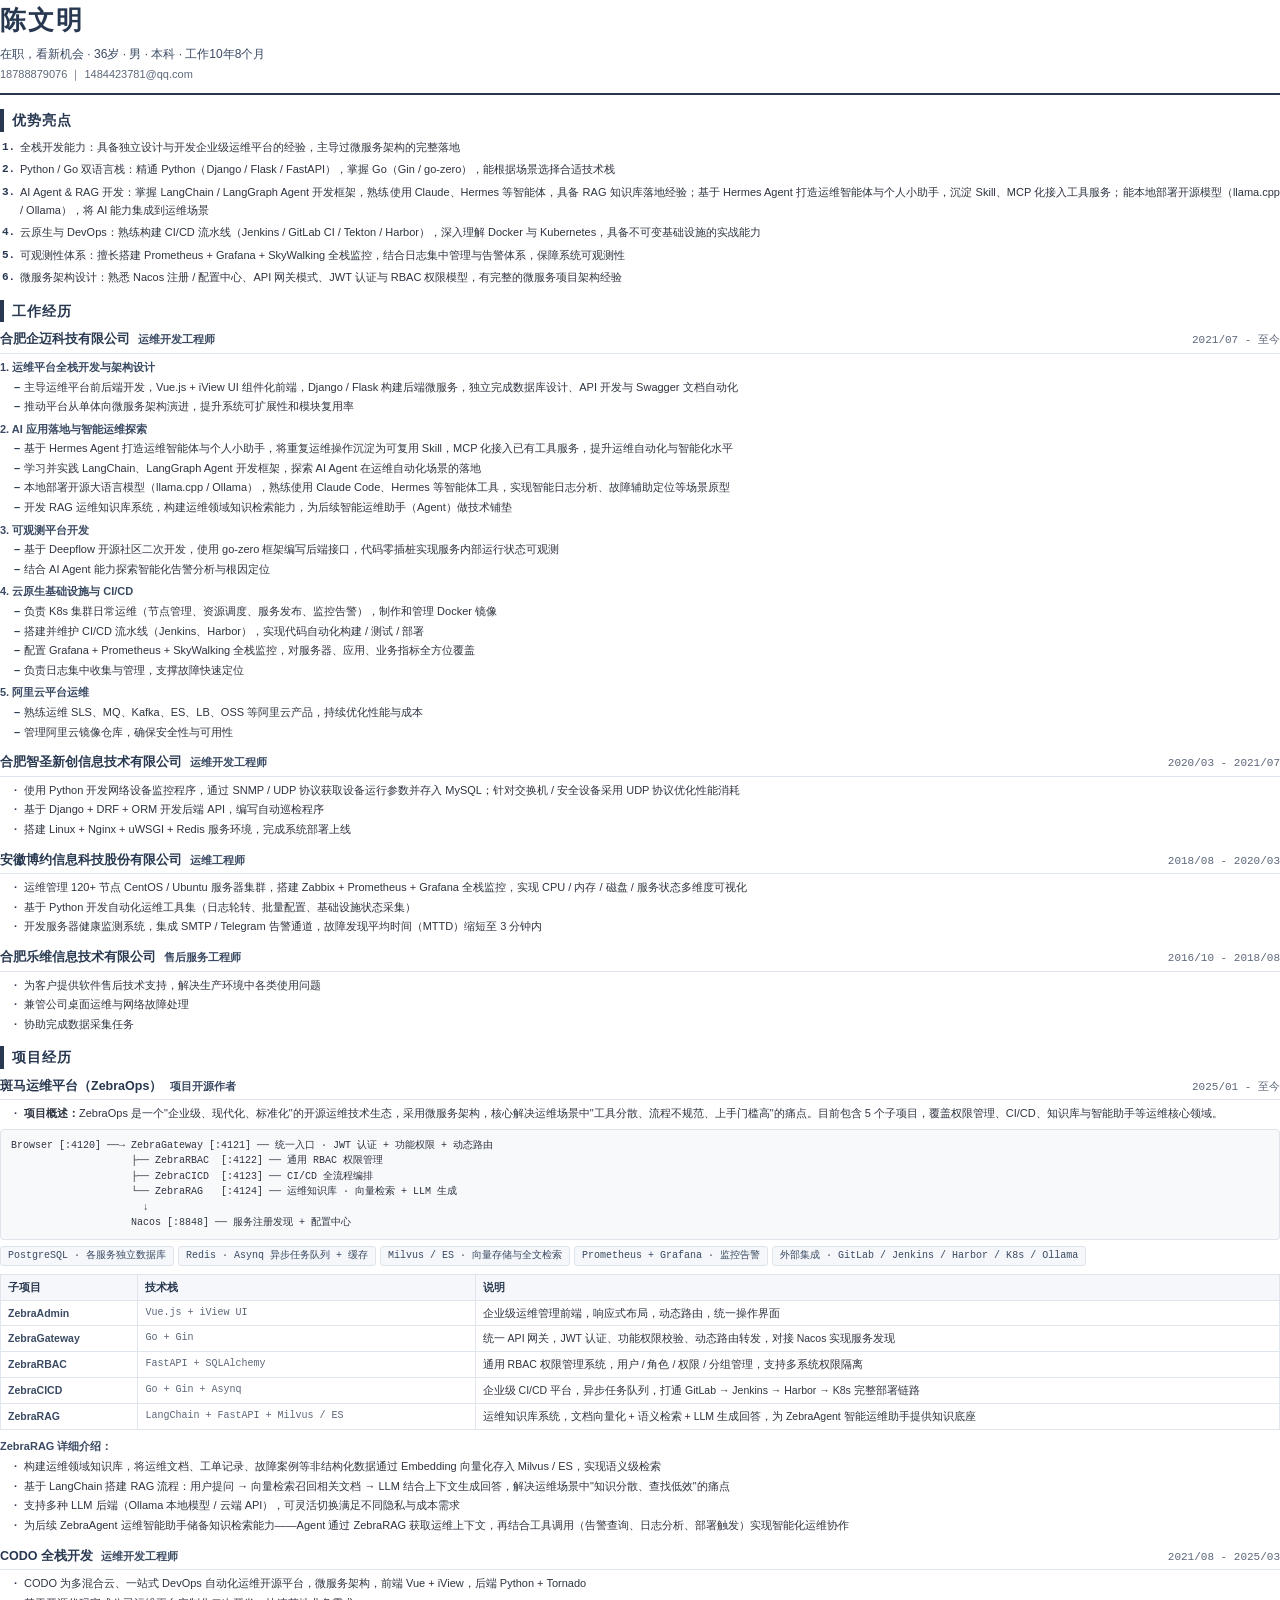
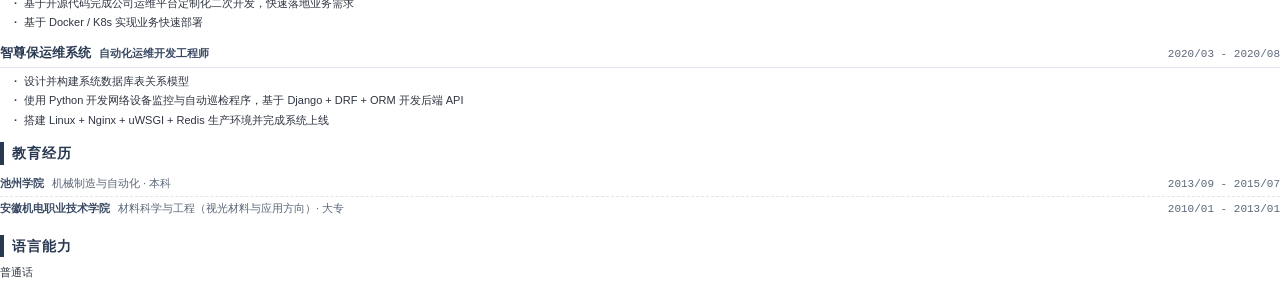
==== resume-print.html @ 39ddcf72 "初始化简历仓库：在线版 + 打印版 PDF Co-Authored-By: Claude <noreply@anthropic.com>" ====
<!DOCTYPE html>
<html lang="zh-CN">
<head>
<meta charset="UTF-8">
<meta name="viewport" content="width=device-width, initial-scale=1.0">
<title>陈文明的简历</title>
<style>
  :root {
    --ink: #283850;          /* 主色：深灰蓝 */
    --ink-2: #3a4a63;
    --text: #2e3440;
    --muted: #5c6779;
    --line: #dfe5ec;
    --bg-soft: #f5f7fa;
    --bg-code: #f7f9fb;
  }

  @page {
    size: A4;
    margin: 13mm 12mm 14mm 12mm;
  }

  * { margin: 0; padding: 0; box-sizing: border-box; }

  html {
    -webkit-print-color-adjust: exact;
    print-color-adjust: exact;
  }

  body {
    font-family: "PingFang SC", "Hiragino Sans GB", "Microsoft YaHei", "Noto Sans CJK SC", "Source Han Sans SC", sans-serif;
    font-size: 11px;
    line-height: 1.6;
    color: var(--text);
    background: #fff;
  }

  /* ===== 页头 ===== */
  .header {
    border-bottom: 2px solid var(--ink);
    padding-bottom: 10px;
    margin-bottom: 14px;
  }
  .header .name {
    font-size: 26px;
    font-weight: 700;
    color: var(--ink);
    letter-spacing: 2px;
  }
  .header .tagline {
    font-size: 12px;
    color: var(--ink-2);
    margin-top: 3px;
  }
  .header .contact {
    font-size: 11px;
    color: var(--muted);
    margin-top: 2px;
  }

  /* ===== 章节 ===== */
  .section { margin-bottom: 13px; }
  .section-title {
    font-size: 14px;
    font-weight: 700;
    color: var(--ink);
    letter-spacing: 1px;
    border-left: 4px solid var(--ink);
    padding-left: 8px;
    margin-bottom: 7px;
  }

  /* ===== 优势亮点 ===== */
  .highlights { padding-left: 2px; }
  .highlight-item {
    margin-bottom: 5px;
    padding-left: 18px;
    position: relative;
    text-align: justify;
  }
  .highlight-item .idx {
    position: absolute;
    left: 0;
    font-weight: 700;
    color: var(--ink);
    font-family: "JetBrains Mono", "SF Mono", Consolas, monospace;
  }

  /* ===== 工作经历 ===== */
  .job { margin-bottom: 11px; }
  .job-head {
    display: flex;
    justify-content: space-between;
    align-items: baseline;
    border-bottom: 1px solid var(--line);
    padding-bottom: 3px;
    margin-bottom: 5px;
  }
  .job-head .company {
    font-size: 12.5px;
    font-weight: 700;
    color: var(--ink);
  }
  .job-head .role {
    font-size: 11px;
    color: var(--ink-2);
    margin-left: 8px;
    font-weight: 600;
  }
  .job-head .period {
    font-size: 11px;
    color: var(--muted);
    white-space: nowrap;
    font-family: "JetBrains Mono", "SF Mono", Consolas, monospace;
  }
  .job-block { margin-bottom: 5px; }
  .job-block-title {
    font-weight: 700;
    color: var(--ink-2);
    font-size: 11px;
    margin-bottom: 2px;
  }
  .job ul { list-style: none; padding-left: 14px; }
  .job li {
    position: relative;
    padding-left: 10px;
    margin-bottom: 2px;
    text-align: justify;
  }
  .job li::before {
    content: "·";
    position: absolute;
    left: 0;
    color: var(--ink);
    font-weight: 700;
  }
  .job-block > ul > li::before { content: "–"; }

  /* ===== 项目经历 ===== */
  .project { margin-bottom: 11px; }
  .project-head {
    display: flex;
    justify-content: space-between;
    align-items: baseline;
    border-bottom: 1px solid var(--line);
    padding-bottom: 3px;
    margin-bottom: 5px;
  }
  .project-head .name { font-size: 12.5px; font-weight: 700; color: var(--ink); }
  .project-head .role { font-size: 11px; color: var(--ink-2); margin-left: 8px; font-weight: 600; }
  .project-head .period { font-size: 11px; color: var(--muted); white-space: nowrap; font-family: "JetBrains Mono", "SF Mono", Consolas, monospace; }
  .project ul { list-style: none; padding-left: 14px; }
  .project li { position: relative; padding-left: 10px; margin-bottom: 2px; text-align: justify; }
  .project li::before { content: "·"; position: absolute; left: 0; color: var(--ink); font-weight: 700; }

  .arch {
    font-family: "JetBrains Mono", "SF Mono", Consolas, "Noto Sans Mono CJK SC", monospace;
    font-size: 10px;
    line-height: 1.55;
    background: var(--bg-code);
    border: 1px solid var(--line);
    border-radius: 4px;
    padding: 8px 10px;
    margin: 6px 0;
    color: var(--text);
    white-space: pre;
    overflow: hidden;
  }

  .techline {
    display: flex;
    flex-wrap: wrap;
    gap: 4px;
    margin: 5px 0 8px 0;
  }
  .techline .tag {
    background: var(--bg-soft);
    border: 1px solid var(--line);
    color: var(--ink-2);
    font-size: 10px;
    padding: 1px 7px;
    border-radius: 3px;
    font-family: "JetBrains Mono", "SF Mono", Consolas, monospace;
  }

  table { width: 100%; border-collapse: collapse; margin: 5px 0 8px 0; }
  th, td {
    border: 1px solid var(--line);
    padding: 4px 7px;
    text-align: left;
    vertical-align: top;
    font-size: 10.5px;
  }
  th { background: var(--bg-soft); color: var(--ink); font-weight: 700; }
  td.proj { font-weight: 700; color: var(--ink-2); white-space: nowrap; }
  td.tech { font-family: "JetBrains Mono", "SF Mono", Consolas, monospace; font-size: 10px; color: var(--muted); }

  .rag-detail { margin-top: 4px; }
  .rag-detail .rag-title { font-weight: 700; color: var(--ink-2); margin-bottom: 3px; }

  /* ===== 教育 / 语言 ===== */
  .edu-row {
    display: flex;
    justify-content: space-between;
    align-items: baseline;
    padding: 3px 0;
    border-bottom: 1px dashed var(--line);
  }
  .edu-row:last-child { border-bottom: none; }
  .edu-row .school { font-weight: 600; color: var(--ink-2); }
  .edu-row .major { color: var(--muted); margin-left: 8px; }
  .edu-row .period { color: var(--muted); white-space: nowrap; font-family: "JetBrains Mono", "SF Mono", Consolas, monospace; }

  .lang { color: var(--text); }
</style>
</head>
<body>

  <!-- ============ 页头 ============ -->
  <header class="header">
    <div class="name">陈文明</div>
    <div class="tagline">在职，看新机会 · 36岁 · 男 · 本科 · 工作10年8个月</div>
    <div class="contact">18788879076 ｜ 1484423781@qq.com</div>
  </header>

  <!-- ============ 优势亮点 ============ -->
  <section class="section">
    <div class="section-title">优势亮点</div>
    <div class="highlights">
      <div class="highlight-item"><span class="idx">1.</span>全栈开发能力：具备独立设计与开发企业级运维平台的经验，主导过微服务架构的完整落地</div>
      <div class="highlight-item"><span class="idx">2.</span>Python / Go 双语言栈：精通 Python（Django / Flask / FastAPI），掌握 Go（Gin / go-zero），能根据场景选择合适技术栈</div>
      <div class="highlight-item"><span class="idx">3.</span>AI Agent &amp; RAG 开发：掌握 LangChain / LangGraph Agent 开发框架，熟练使用 Claude、Hermes 等智能体，具备 RAG 知识库落地经验；基于 Hermes Agent 打造运维智能体与个人小助手，沉淀 Skill、MCP 化接入工具服务；能本地部署开源模型（llama.cpp / Ollama），将 AI 能力集成到运维场景</div>
      <div class="highlight-item"><span class="idx">4.</span>云原生与 DevOps：熟练构建 CI/CD 流水线（Jenkins / GitLab CI / Tekton / Harbor），深入理解 Docker 与 Kubernetes，具备不可变基础设施的实战能力</div>
      <div class="highlight-item"><span class="idx">5.</span>可观测性体系：擅长搭建 Prometheus + Grafana + SkyWalking 全栈监控，结合日志集中管理与告警体系，保障系统可观测性</div>
      <div class="highlight-item"><span class="idx">6.</span>微服务架构设计：熟悉 Nacos 注册 / 配置中心、API 网关模式、JWT 认证与 RBAC 权限模型，有完整的微服务项目架构经验</div>
    </div>
  </section>

  <!-- ============ 工作经历 ============ -->
  <section class="section">
    <div class="section-title">工作经历</div>

    <div class="job">
      <div class="job-head">
        <span><span class="company">合肥企迈科技有限公司</span><span class="role">运维开发工程师</span></span>
        <span class="period">2021/07 - 至今</span>
      </div>
      <div class="job-block">
        <div class="job-block-title">1. 运维平台全栈开发与架构设计</div>
        <ul>
          <li>主导运维平台前后端开发，Vue.js + iView UI 组件化前端，Django / Flask 构建后端微服务，独立完成数据库设计、API 开发与 Swagger 文档自动化</li>
          <li>推动平台从单体向微服务架构演进，提升系统可扩展性和模块复用率</li>
        </ul>
      </div>
      <div class="job-block">
        <div class="job-block-title">2. AI 应用落地与智能运维探索</div>
        <ul>
          <li>基于 Hermes Agent 打造运维智能体与个人小助手，将重复运维操作沉淀为可复用 Skill，MCP 化接入已有工具服务，提升运维自动化与智能化水平</li>
          <li>学习并实践 LangChain、LangGraph Agent 开发框架，探索 AI Agent 在运维自动化场景的落地</li>
          <li>本地部署开源大语言模型（llama.cpp / Ollama），熟练使用 Claude Code、Hermes 等智能体工具，实现智能日志分析、故障辅助定位等场景原型</li>
          <li>开发 RAG 运维知识库系统，构建运维领域知识检索能力，为后续智能运维助手（Agent）做技术铺垫</li>
        </ul>
      </div>
      <div class="job-block">
        <div class="job-block-title">3. 可观测平台开发</div>
        <ul>
          <li>基于 Deepflow 开源社区二次开发，使用 go-zero 框架编写后端接口，代码零插桩实现服务内部运行状态可观测</li>
          <li>结合 AI Agent 能力探索智能化告警分析与根因定位</li>
        </ul>
      </div>
      <div class="job-block">
        <div class="job-block-title">4. 云原生基础设施与 CI/CD</div>
        <ul>
          <li>负责 K8s 集群日常运维（节点管理、资源调度、服务发布、监控告警），制作和管理 Docker 镜像</li>
          <li>搭建并维护 CI/CD 流水线（Jenkins、Harbor），实现代码自动化构建 / 测试 / 部署</li>
          <li>配置 Grafana + Prometheus + SkyWalking 全栈监控，对服务器、应用、业务指标全方位覆盖</li>
          <li>负责日志集中收集与管理，支撑故障快速定位</li>
        </ul>
      </div>
      <div class="job-block">
        <div class="job-block-title">5. 阿里云平台运维</div>
        <ul>
          <li>熟练运维 SLS、MQ、Kafka、ES、LB、OSS 等阿里云产品，持续优化性能与成本</li>
          <li>管理阿里云镜像仓库，确保安全性与可用性</li>
        </ul>
      </div>
    </div>

    <div class="job">
      <div class="job-head">
        <span><span class="company">合肥智圣新创信息技术有限公司</span><span class="role">运维开发工程师</span></span>
        <span class="period">2020/03 - 2021/07</span>
      </div>
      <ul>
        <li>使用 Python 开发网络设备监控程序，通过 SNMP / UDP 协议获取设备运行参数并存入 MySQL；针对交换机 / 安全设备采用 UDP 协议优化性能消耗</li>
        <li>基于 Django + DRF + ORM 开发后端 API，编写自动巡检程序</li>
        <li>搭建 Linux + Nginx + uWSGI + Redis 服务环境，完成系统部署上线</li>
      </ul>
    </div>

    <div class="job">
      <div class="job-head">
        <span><span class="company">安徽博约信息科技股份有限公司</span><span class="role">运维工程师</span></span>
        <span class="period">2018/08 - 2020/03</span>
      </div>
      <ul>
        <li>运维管理 120+ 节点 CentOS / Ubuntu 服务器集群，搭建 Zabbix + Prometheus + Grafana 全栈监控，实现 CPU / 内存 / 磁盘 / 服务状态多维度可视化</li>
        <li>基于 Python 开发自动化运维工具集（日志轮转、批量配置、基础设施状态采集）</li>
        <li>开发服务器健康监测系统，集成 SMTP / Telegram 告警通道，故障发现平均时间（MTTD）缩短至 3 分钟内</li>
      </ul>
    </div>

    <div class="job">
      <div class="job-head">
        <span><span class="company">合肥乐维信息技术有限公司</span><span class="role">售后服务工程师</span></span>
        <span class="period">2016/10 - 2018/08</span>
      </div>
      <ul>
        <li>为客户提供软件售后技术支持，解决生产环境中各类使用问题</li>
        <li>兼管公司桌面运维与网络故障处理</li>
        <li>协助完成数据采集任务</li>
      </ul>
    </div>
  </section>

  <!-- ============ 项目经历 ============ -->
  <section class="section">
    <div class="section-title">项目经历</div>

    <div class="project">
      <div class="project-head">
        <span><span class="name">斑马运维平台（ZebraOps）</span><span class="role">项目开源作者</span></span>
        <span class="period">2025/01 - 至今</span>
      </div>
      <ul>
        <li><strong>项目概述：</strong>ZebraOps 是一个"企业级、现代化、标准化"的开源运维技术生态，采用微服务架构，核心解决运维场景中"工具分散、流程不规范、上手门槛高"的痛点。目前包含 5 个子项目，覆盖权限管理、CI/CD、知识库与智能助手等运维核心领域。</li>
      </ul>

      <div class="arch">Browser [:4120] ──→ ZebraGateway [:4121] ── 统一入口 · JWT 认证 + 功能权限 + 动态路由
                    ├── ZebraRBAC  [:4122] ── 通用 RBAC 权限管理
                    ├── ZebraCICD  [:4123] ── CI/CD 全流程编排
                    └── ZebraRAG   [:4124] ── 运维知识库 · 向量检索 + LLM 生成
                      ↓
                    Nacos [:8848] ── 服务注册发现 + 配置中心</div>

      <div class="techline">
        <span class="tag">PostgreSQL · 各服务独立数据库</span>
        <span class="tag">Redis · Asynq 异步任务队列 + 缓存</span>
        <span class="tag">Milvus / ES · 向量存储与全文检索</span>
        <span class="tag">Prometheus + Grafana · 监控告警</span>
        <span class="tag">外部集成 · GitLab / Jenkins / Harbor / K8s / Ollama</span>
      </div>

      <table>
        <tr><th>子项目</th><th>技术栈</th><th>说明</th></tr>
        <tr><td class="proj">ZebraAdmin</td><td class="tech">Vue.js + iView UI</td><td>企业级运维管理前端，响应式布局，动态路由，统一操作界面</td></tr>
        <tr><td class="proj">ZebraGateway</td><td class="tech">Go + Gin</td><td>统一 API 网关，JWT 认证、功能权限校验、动态路由转发，对接 Nacos 实现服务发现</td></tr>
        <tr><td class="proj">ZebraRBAC</td><td class="tech">FastAPI + SQLAlchemy</td><td>通用 RBAC 权限管理系统，用户 / 角色 / 权限 / 分组管理，支持多系统权限隔离</td></tr>
        <tr><td class="proj">ZebraCICD</td><td class="tech">Go + Gin + Asynq</td><td>企业级 CI/CD 平台，异步任务队列，打通 GitLab → Jenkins → Harbor → K8s 完整部署链路</td></tr>
        <tr><td class="proj">ZebraRAG</td><td class="tech">LangChain + FastAPI + Milvus / ES</td><td>运维知识库系统，文档向量化 + 语义检索 + LLM 生成回答，为 ZebraAgent 智能运维助手提供知识底座</td></tr>
      </table>

      <div class="rag-detail">
        <div class="rag-title">ZebraRAG 详细介绍：</div>
        <ul>
          <li>构建运维领域知识库，将运维文档、工单记录、故障案例等非结构化数据通过 Embedding 向量化存入 Milvus / ES，实现语义级检索</li>
          <li>基于 LangChain 搭建 RAG 流程：用户提问 → 向量检索召回相关文档 → LLM 结合上下文生成回答，解决运维场景中"知识分散、查找低效"的痛点</li>
          <li>支持多种 LLM 后端（Ollama 本地模型 / 云端 API），可灵活切换满足不同隐私与成本需求</li>
          <li>为后续 ZebraAgent 运维智能助手储备知识检索能力——Agent 通过 ZebraRAG 获取运维上下文，再结合工具调用（告警查询、日志分析、部署触发）实现智能化运维协作</li>
        </ul>
      </div>
    </div>

    <div class="project">
      <div class="project-head">
        <span><span class="name">CODO 全栈开发</span><span class="role">运维开发工程师</span></span>
        <span class="period">2021/08 - 2025/03</span>
      </div>
      <ul>
        <li>CODO 为多混合云、一站式 DevOps 自动化运维开源平台，微服务架构，前端 Vue + iView，后端 Python + Tornado</li>
        <li>基于开源代码完成公司运维平台定制化二次开发，快速落地业务需求</li>
        <li>基于 Docker / K8s 实现业务快速部署</li>
      </ul>
    </div>

    <div class="project">
      <div class="project-head">
        <span><span class="name">智尊保运维系统</span><span class="role">自动化运维开发工程师</span></span>
        <span class="period">2020/03 - 2020/08</span>
      </div>
      <ul>
        <li>设计并构建系统数据库表关系模型</li>
        <li>使用 Python 开发网络设备监控与自动巡检程序，基于 Django + DRF + ORM 开发后端 API</li>
        <li>搭建 Linux + Nginx + uWSGI + Redis 生产环境并完成系统上线</li>
      </ul>
    </div>
  </section>

  <!-- ============ 教育经历 ============ -->
  <section class="section">
    <div class="section-title">教育经历</div>
    <div class="edu-row"><span><span class="school">池州学院</span><span class="major">机械制造与自动化 · 本科</span></span><span class="period">2013/09 - 2015/07</span></div>
    <div class="edu-row"><span><span class="school">安徽机电职业技术学院</span><span class="major">材料科学与工程（视光材料与应用方向）· 大专</span></span><span class="period">2010/01 - 2013/01</span></div>
  </section>

  <!-- ============ 语言能力 ============ -->
  <section class="section">
    <div class="section-title">语言能力</div>
    <div class="lang">普通话</div>
  </section>

</body>
</html>
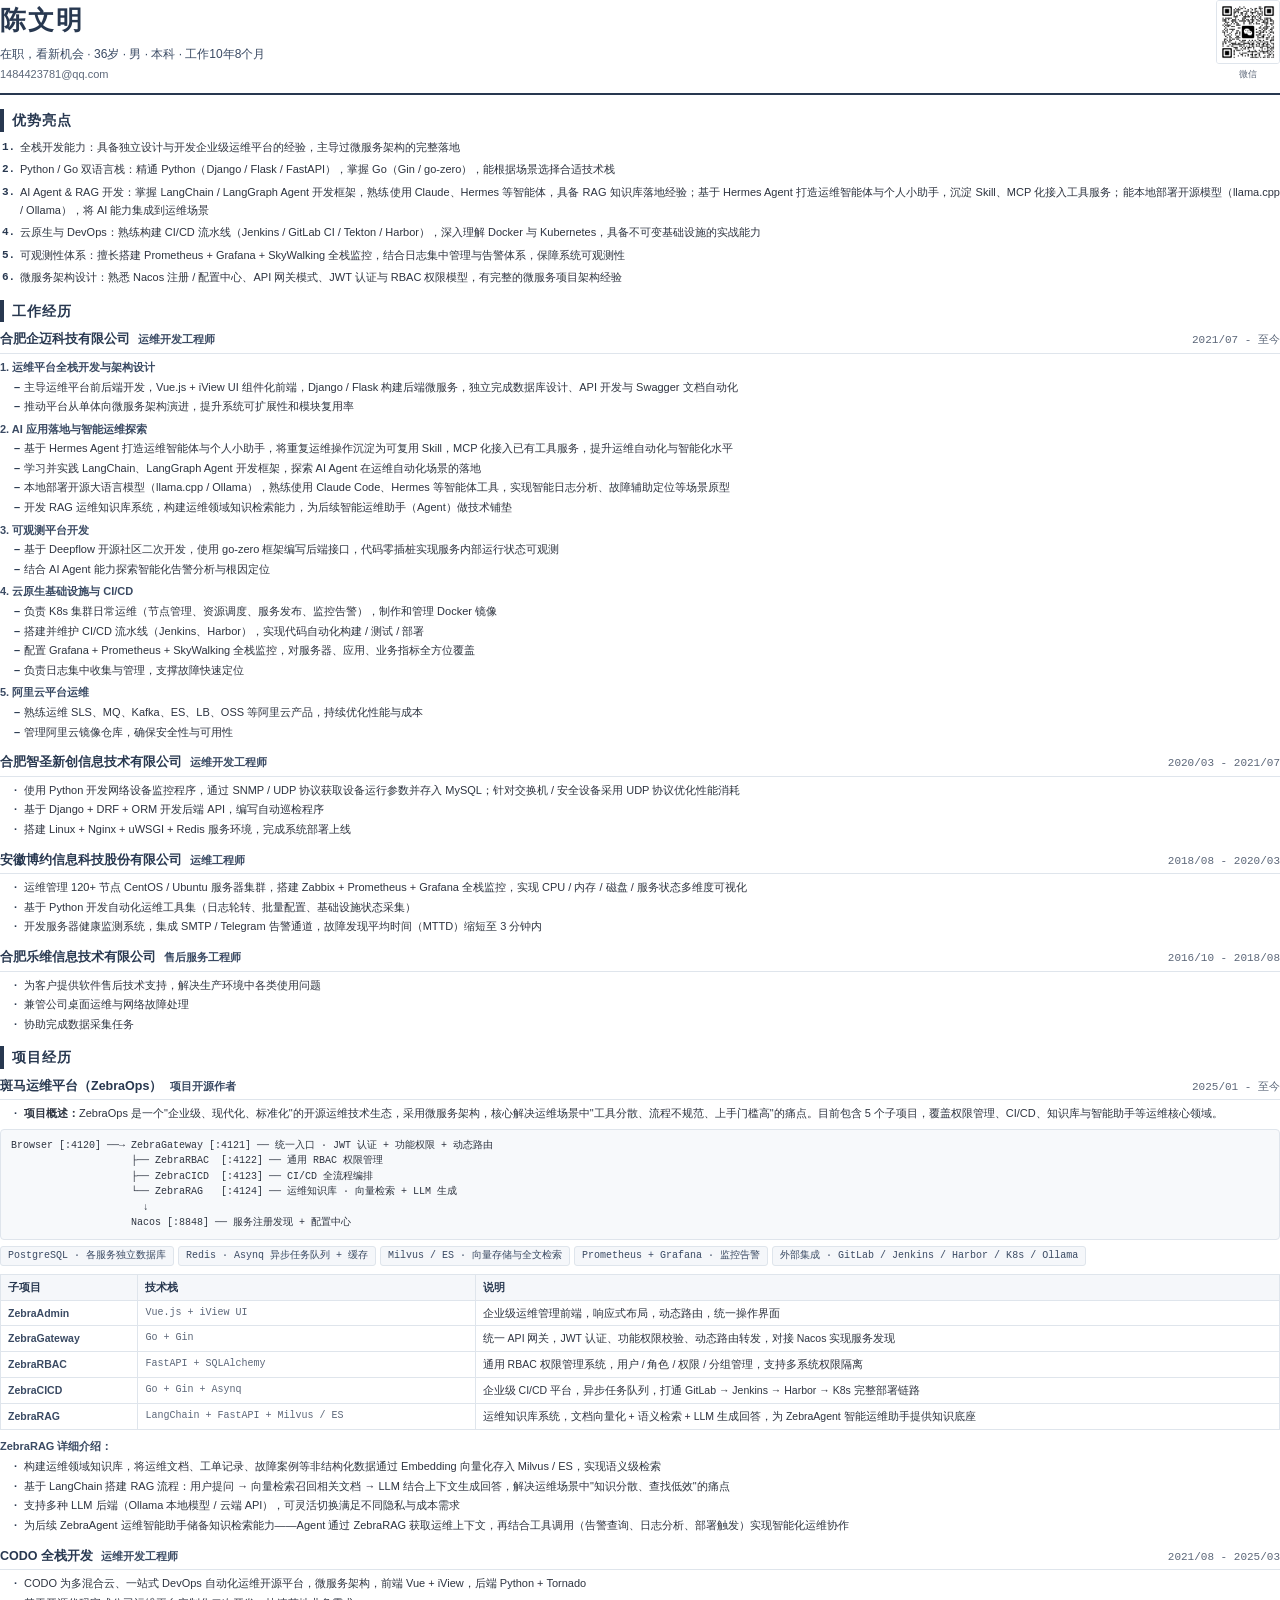
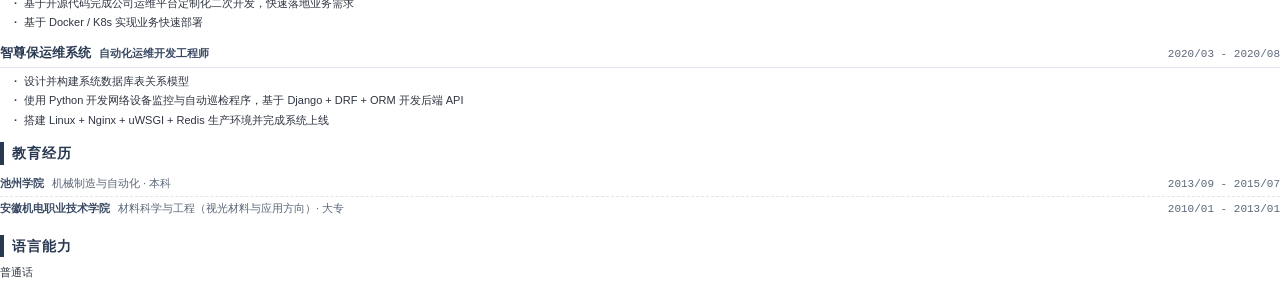
==== commit 0588497b: "feat(contact): 更新联系方式展示方式 - 将电话号码替换为微信二维码联系方式 - 在简历页面添加微信二维码展示 - 更新样式以支持新的联系卡片布局 - 添加打印版本中的二维码区域 - 新" ====
--- a/resume-print.html
+++ b/resume-print.html
@@ -37,9 +37,29 @@
 
   /* ===== 页头 ===== */
   .header {
+    display: flex;
+    justify-content: space-between;
+    align-items: flex-start;
     border-bottom: 2px solid var(--ink);
     padding-bottom: 10px;
     margin-bottom: 14px;
+  }
+  .header-qr {
+    text-align: center;
+    flex-shrink: 0;
+    margin-left: 16px;
+  }
+  .header-qr img {
+    width: 64px;
+    height: auto;
+    border: 1px solid var(--line);
+    border-radius: 3px;
+    display: block;
+  }
+  .header-qr-label {
+    font-size: 9px;
+    color: var(--muted);
+    margin-top: 3px;
   }
   .header .name {
     font-size: 26px;
@@ -218,9 +238,15 @@
 
   <!-- ============ 页头 ============ -->
   <header class="header">
-    <div class="name">陈文明</div>
-    <div class="tagline">在职，看新机会 · 36岁 · 男 · 本科 · 工作10年8个月</div>
-    <div class="contact">18788879076 ｜ 1484423781@qq.com</div>
+    <div class="header-left">
+      <div class="name">陈文明</div>
+      <div class="tagline">在职，看新机会 · 36岁 · 男 · 本科 · 工作10年8个月</div>
+      <div class="contact">1484423781@qq.com</div>
+    </div>
+    <div class="header-qr">
+      <img src="wechat.png" alt="微信二维码">
+      <div class="header-qr-label">微信</div>
+    </div>
   </header>
 
   <!-- ============ 优势亮点 ============ -->
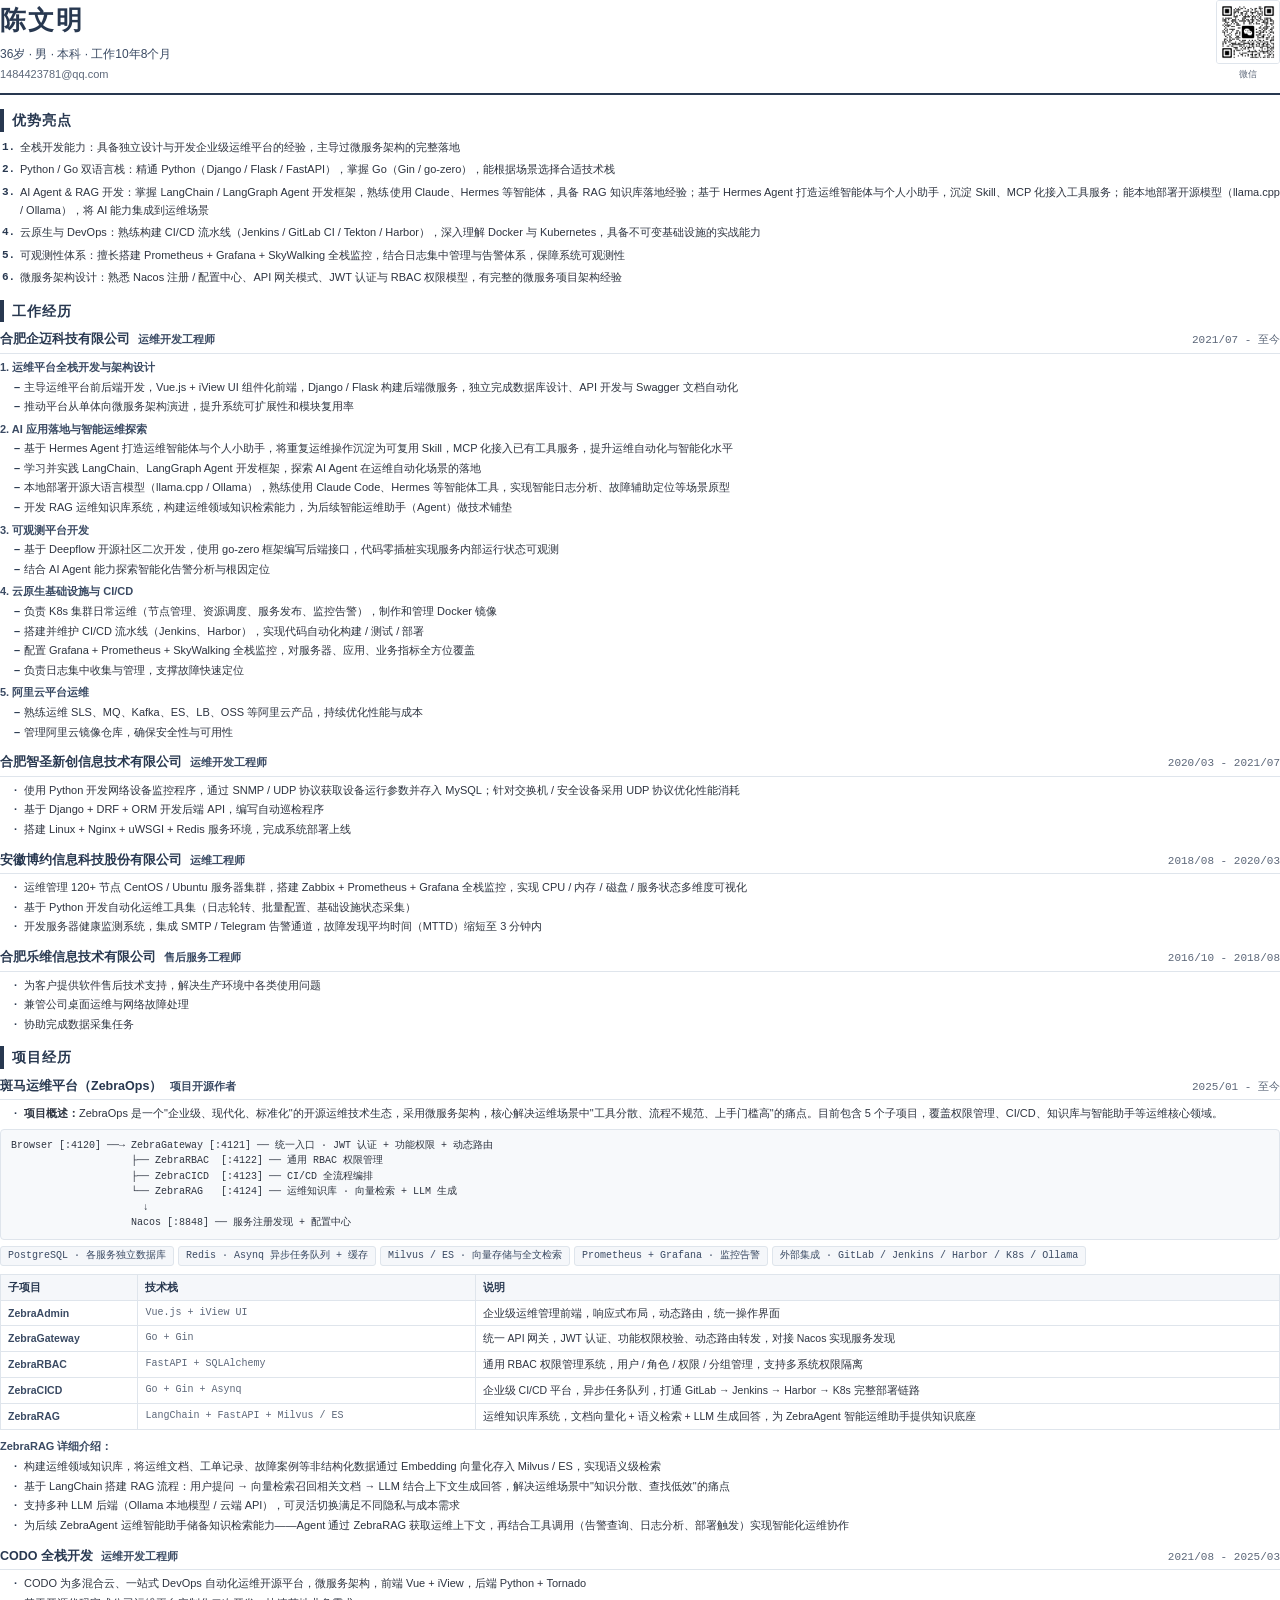
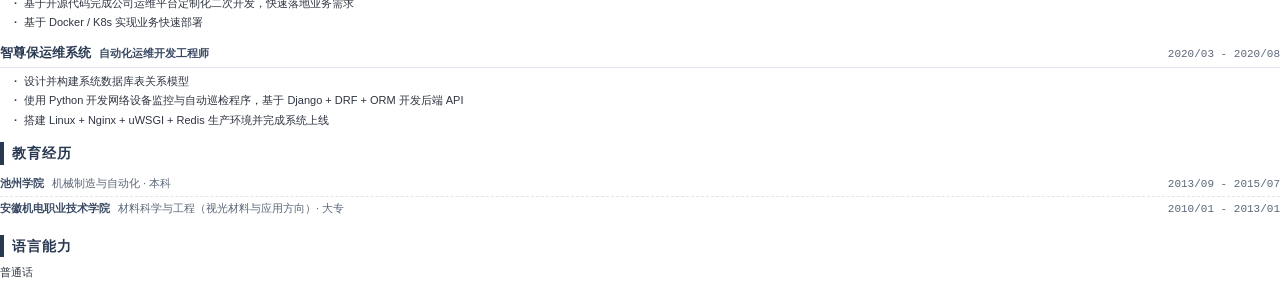
==== commit 93f11781: "docs(README): 更新个人简介去除求职状态 移除README.md中关于"在职、看新机会"的描述， 同时更新index.html和resume-print.html中的相关状态信息， 保持个" ====
--- a/resume-print.html
+++ b/resume-print.html
@@ -240,7 +240,7 @@
   <header class="header">
     <div class="header-left">
       <div class="name">陈文明</div>
-      <div class="tagline">在职，看新机会 · 36岁 · 男 · 本科 · 工作10年8个月</div>
+      <div class="tagline">36岁 · 男 · 本科 · 工作10年8个月</div>
       <div class="contact">1484423781@qq.com</div>
     </div>
     <div class="header-qr">
